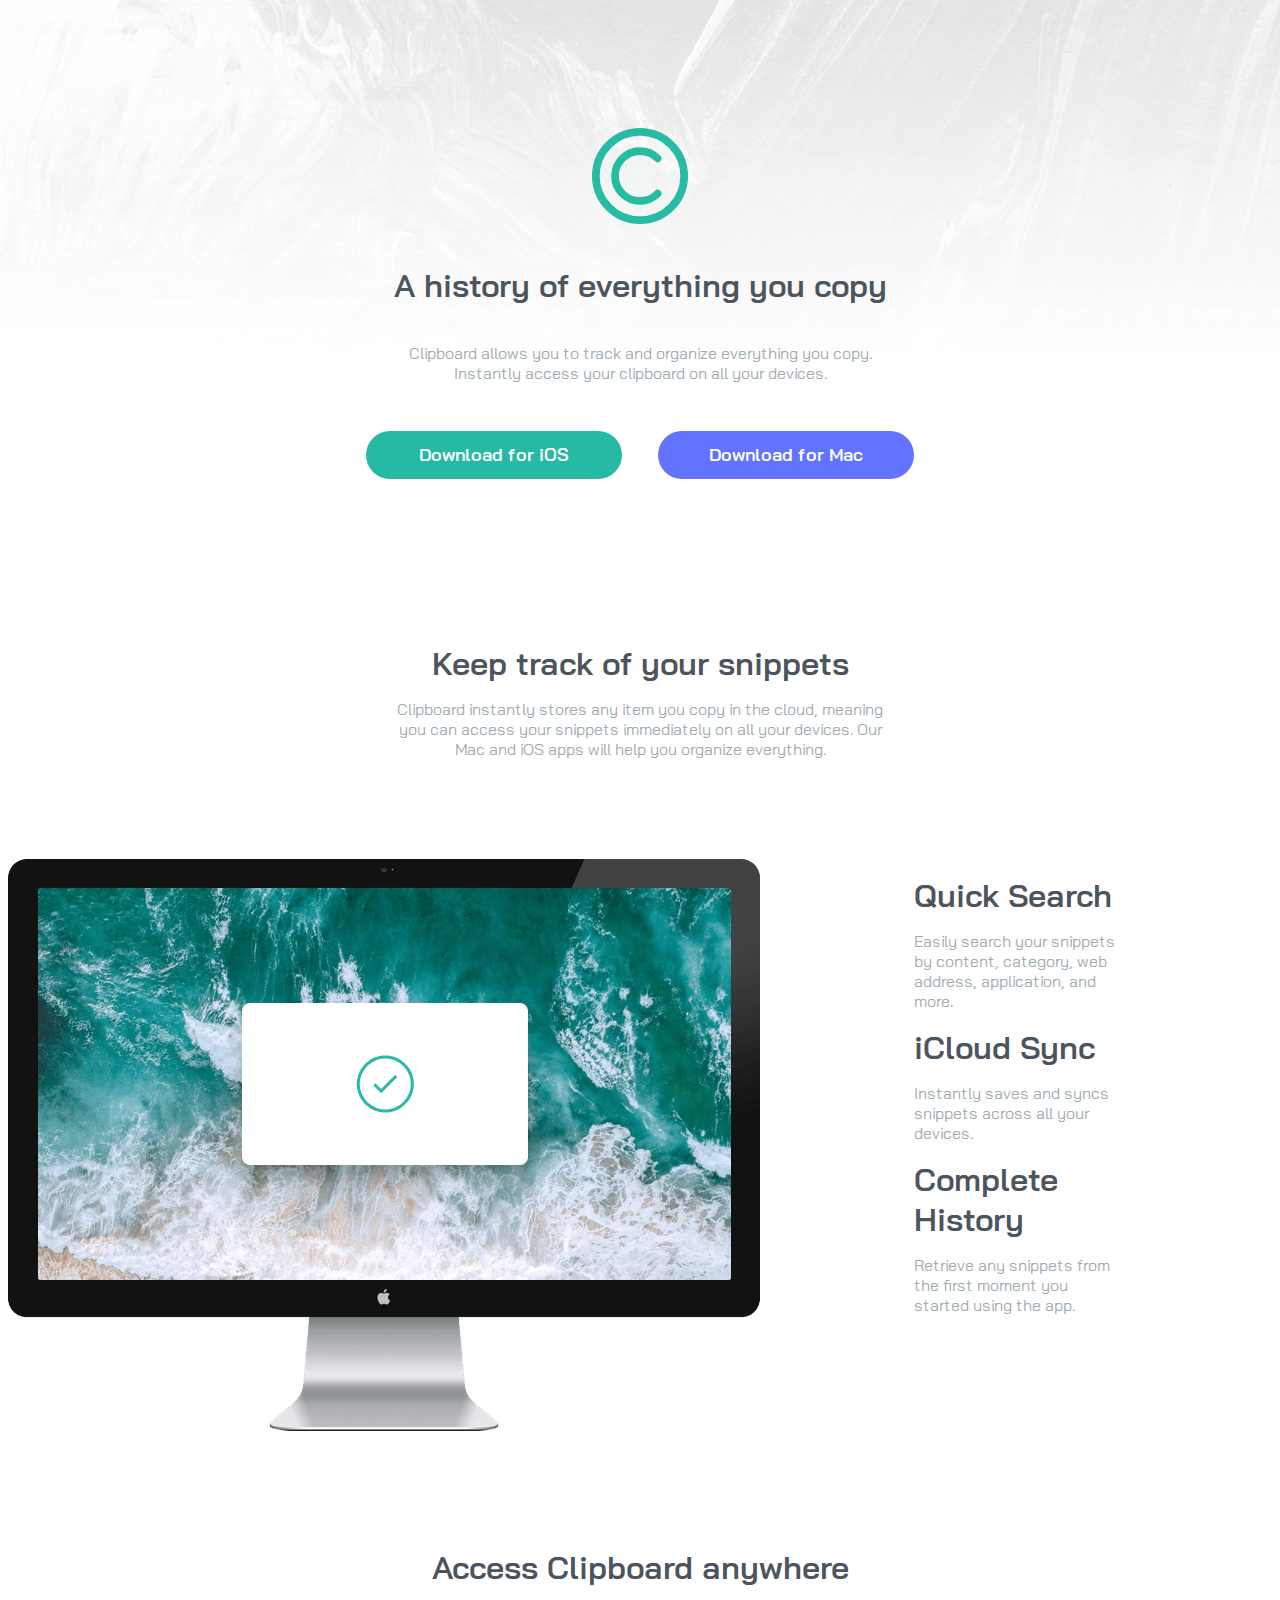
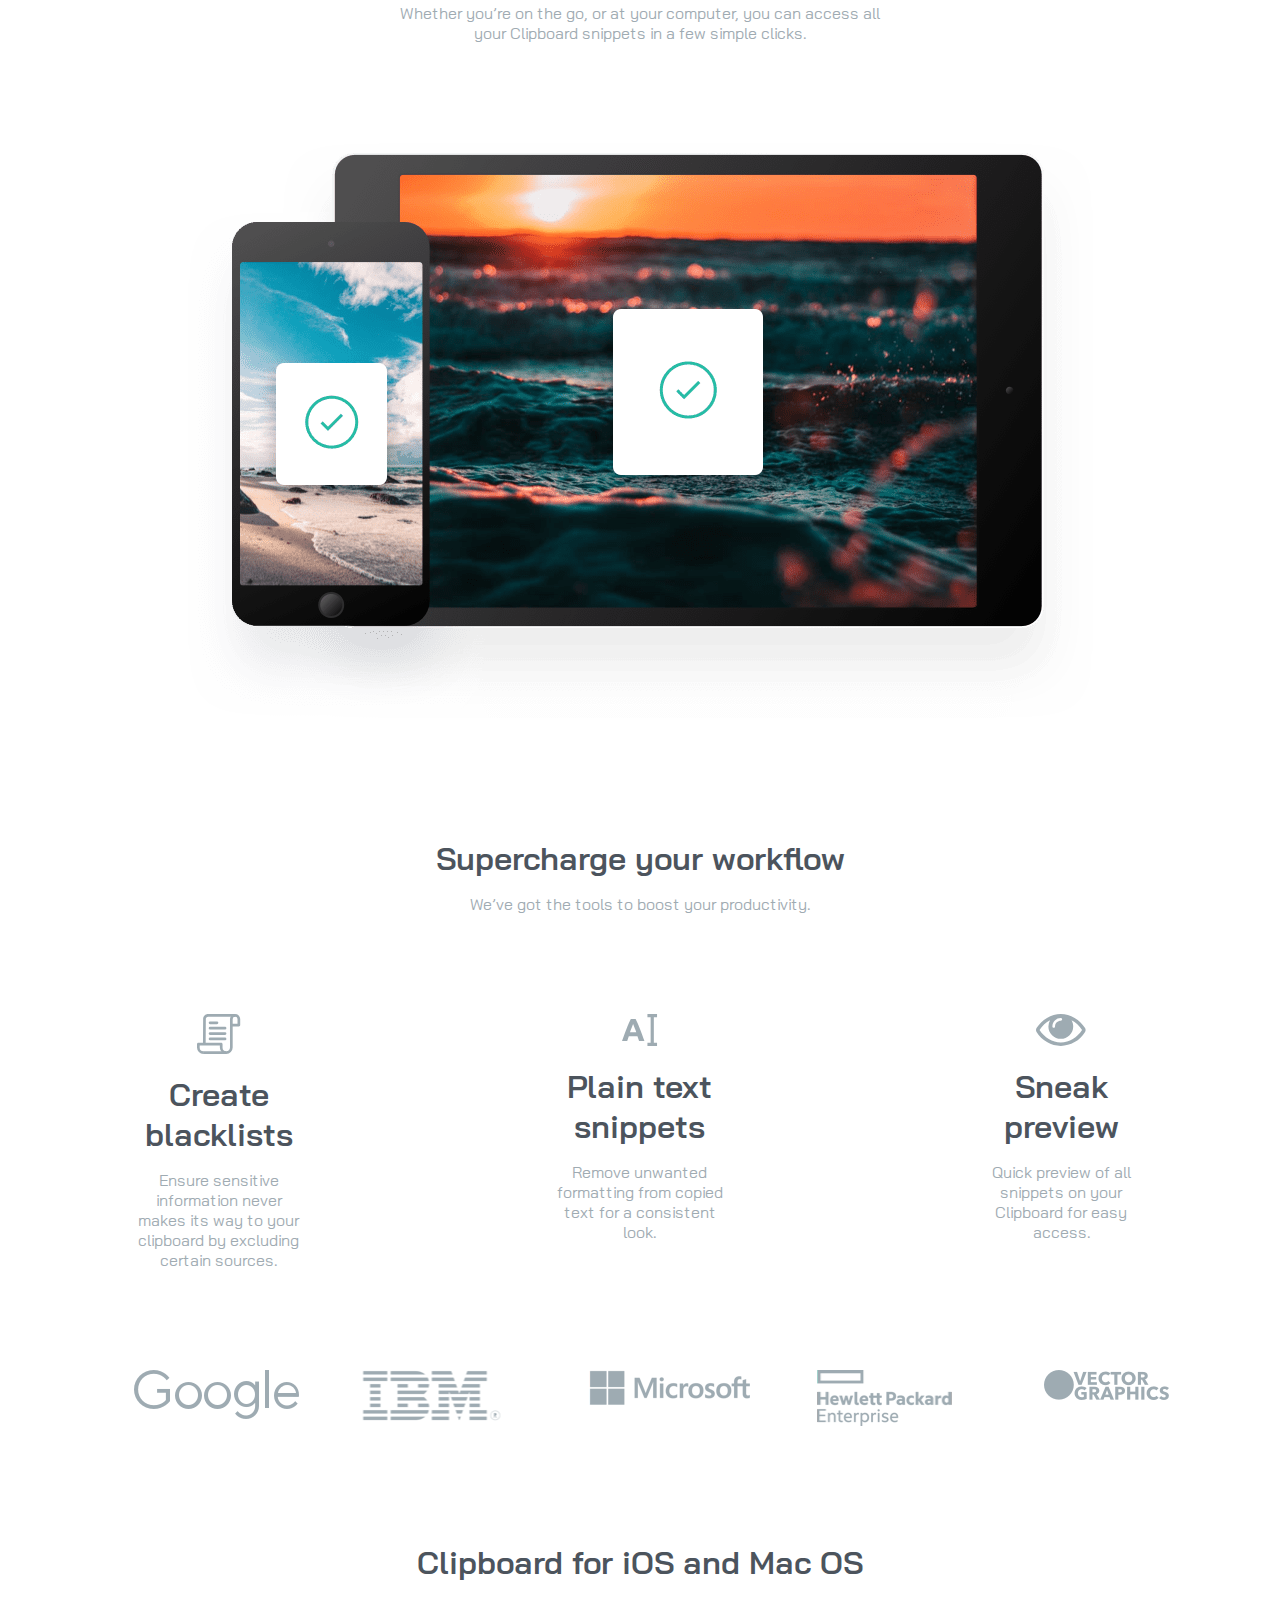
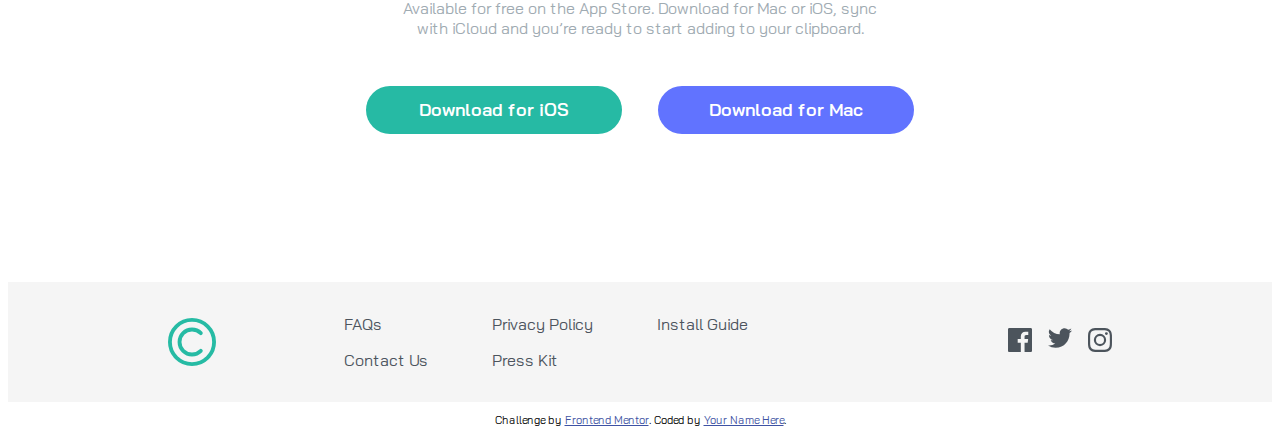
==== clipboard-landing-page/index.html @ cc9b5e03 "added main page and clipboard landing page" ====
<!DOCTYPE html>
<html lang="en">

<head>
  <meta charset="UTF-8">
  <meta name="viewport" content="width=device-width, initial-scale=1.0">
  <!-- displays site properly based on user's device -->

  <link rel="preconnect" href="https://fonts.googleapis.com">
  <link rel="preconnect" href="https://fonts.gstatic.com" crossorigin>
  <link href="https://fonts.googleapis.com/css2?family=Bai+Jamjuree:wght@400;600&display=swap" rel="stylesheet">
  <link rel="icon" type="image/png" sizes="32x32" href="./images/favicon-32x32.png">

  <title>Frontend Mentor | Clipboard landing page</title>

  <link rel="stylesheet" href="style.css">
</head>

<body>

  <main>


    <div class="section">
      <img src="images/logo.svg" alt="Clipboard logo" class="logo">
      <h1>A history of everything you copy</h1>

      <div class="sub">
        Clipboard allows you to track and organize everything you
        copy. Instantly access your clipboard on all your devices.
      </div>

      <div class="buttons">
        <button type="button" class="primary">Download for iOS</button>
        <button type="button" class="secondary">Download for Mac</button>
      </div>
    </div>

    <div class="section">
      <div class="bold">Keep track of your snippets</div>

      <div class="sub">Clipboard instantly stores any item you copy in the cloud,
        meaning you can access your snippets immediately on all your
        devices. Our Mac and iOS apps will help you organize everything.
      </div>
    </div>
    <div class="section">

      <div class="horizontal">
        <img src="images/image-computer.png" alt="Picture of a computer" class="computer">

        <div class="right">
          <div class="bold">Quick Search</div>

          <div class="sub">
            Easily search your snippets by content, category, web address, application, and more.
          </div>

          <div class="bold">
            iCloud Sync
          </div>

          <div class="sub">
            Instantly saves and syncs snippets across all your devices.
          </div>

          <div class="bold">
            Complete History
          </div>

          <div class="sub">
            Retrieve any snippets from the first moment you started using the app.
          </div>
        </div>
      </div>
    </div>

    <div class="section">
      <div class="bold">Access Clipboard anywhere</div>

      <div class="sub">Whether you’re on the go, or at your computer, you can access all your Clipboard
        snippets in a few simple clicks.
      </div>

    </div>
    <div class="section">
      <img src="images/image-devices.png" alt="Picture of an iPhone and an iPad" class="devices">
    </div>
    <div class="section">
      <div class="bold">Supercharge your workflow</div>

      <div class="sub">We’ve got the tools to boost your productivity.</div>

    </div>
    <div class="section">
      <div class="examples list">
        <div class="example">
          <img src="images/icon-blacklist.svg" alt="Blacklist">
          <div class="bold">Create blacklists</div>

          <div class="sub">
            Ensure sensitive information never makes its way to your clipboard by excluding certain sources.
          </div>
        </div>
        <div class="example">
          <img src="images/icon-text.svg" alt="Text">
          <div class="bold">Plain text snippets</div>

          <div class="sub">
            Remove unwanted formatting from copied text for a consistent look.
          </div>
        </div>

        <div class="example">
          <img src="images/icon-preview.svg" alt="Eye">
          <div class="bold">Sneak preview</div>
          <div class="sub">
            Quick preview of all snippets on your Clipboard for easy access.
          </div>
        </div>

      </div>
    </div>
    <div class="brands list">
      <img src="images/logo-google.png" alt="Google logo" class="brand">
      <img src="images/logo-ibm.png" alt="IBM logo" class="brand">
      <img src="images/logo-microsoft.png" alt="Microsoft logo" class="brand">
      <img src="images/logo-hp.png" alt="Hewlett Packard Enterprise logo" class="brand">
      <img src="images/logo-vector-graphics.png" alt="Vector Graphics logo" class="brand">
    </div>
    <div class="section">
      <div class="bold">
        Clipboard for iOS and Mac OS
      </div>

      <div class="sub">
        Available for free on the App Store. Download for Mac or iOS, sync with iCloud
        and you’re ready to start adding to your clipboard.
      </div>

      <div class="buttons">
        <button class="primary" type="button">Download for iOS</button>
        <button class="secondary" type="button">Download for Mac</button>
      </div>
    </div>

    <div class="footer">
      <img src="images/logo.svg" alt="Clipboard logo" class="logo">
      <div class="linkblock">
        <div class="vertical-links">
          <a href="" class="link">FAQs</a>
          <a href="" class="link">Contact Us</a>
        </div>
        <div class="vertical-links">
          <a href="" class="link">Privacy Policy</a>
          <a href="" class="link">Press Kit</a>
        </div>
        <a href="" class="link">Install Guide</a>
      </div>
      <div class="social-media list">
        <a href="">
          <img src="images/icon-facebook.svg" alt="Facebook icon" class="social">
        </a>
        <a href="">
          <img src="images/icon-twitter.svg" alt="Twitter icon" class="social">
        </a>
        <a href="">
          <img src="images/icon-instagram.svg" alt="Instagram icon" class="social">
        </a>
      </div>
    </div>
  </main>

  <footer>
    <p class="attribution">
      Challenge by <a href="https://www.frontendmentor.io?ref=challenge" target="_blank">Frontend Mentor</a>.
      Coded by <a href="#">Your Name Here</a>.
    </p>
  </footer>
</body>

</html>
---- clipboard-landing-page/style.css ----
.attribution {
    font-size: 11px;
    text-align: center;
}

.attribution a {
    color: hsl(228, 45%, 44%);
}

:root {
    --strong-cyan: hsl(171, 66%, 44%);
    --light-blue: hsl(233, 100%, 69%);
    --dark-grayish-blue: hsl(210, 10%, 33%);
    --grayish-blue: hsl(201, 11%, 66%);
}

body {
    font-family: 'Bai Jamjuree', sans-serif;
    background-image: url("images/bg-header-desktop.png");
    background-repeat: repeat-x;
}

main {
    margin-top: 8rem;
    text-align: center;
    display: flex;
    flex-direction: column;
    gap: 100px;
}

h1,
.bold,
.sub {
    margin-inline: 30%;
}

h1,
.bold {
    color: var(--dark-grayish-blue);
    font-weight: 600;
    padding-block: 1rem;
}


.bold {
    font-size: xx-large;
    font-weight: 600;
}

.sub {
    color: var(--grayish-blue)
}

img.logo {
    max-width: 6rem;
}

.horizontal {
    display: grid;
    grid-template-columns: 1fr 1fr;
}

.examples {
    display: grid;
    grid-template-columns: 1fr 1fr 1fr;
}

.brands {
    margin-left: 10%;
    display: grid;
    grid-template-columns: 1fr 1fr 1fr 1fr 1fr;
}

.right {
    text-align: left;
}

.buttons {
    padding-block: 2rem;
}

button {
    height: 3rem;
    width: 16rem;
    border-radius: 1.5rem;
    color: white;
    font-family: 'Bai Jamjuree', sans-serif;
    font-size: large;
    font-weight: 600;
    border-width: 0;
    margin: 1rem;
}

button.primary {
    background-color: var(--strong-cyan);
}

button.primary:hover {
    background-color: hsla(171, 66%, 64%);
}


button.secondary {
    background-color: var(--light-blue);
}

button.secondary:hover {
    background-color: hsl(233, 100%, 84%);
}

.footer {
    background-color: whitesmoke;
    display: flex;
    gap: 8rem;
    margin: 0;
    padding: 2rem;
    padding-inline: 10rem;
    align-items: center;
}

.footer img.logo {
    max-width: 3rem;
}

.linkblock {
    display: flex;
    gap: 4rem;
}

.linkblock a {
    text-decoration: none;
    color: var(--dark-grayish-blue);
    text-align: left;
}

.linkblock a:hover {
    color: var(--strong-cyan);
}

.vertical-links {
    display: flex;
    flex-direction: column;
    gap: 1rem;
}

.social-media {
    display: flex;
    gap: 1rem;
    margin-left: auto;
}



@media screen and (max-width: 600px) {
    body {
        background-image: url(images/bg-header-mobile.png);
    }

    h1,
    .bold,
    .sub {
        margin-inline: 0;
    }

    .horizontal {
        display: flex;
        flex-direction: column;
        align-content: center;
    }

    .right {
        text-align: center;
    }

    .devices {
        max-width: 100%;
    }

    .footer {
        flex-direction: column;
        gap: 3rem;
        padding-block: 2rem;
        padding-inline: 0;
        ;
    }

    .footer a {
        text-align: center;
    }

    .social-media {
        gap: 2rem;
        margin-left: 0;
    }

    .linkblock {
        display: flex;
        flex-direction: column;
        gap: 1rem;
    }

    .social-media {
        /* margin: auto; */
        gap: 2rem;
        align-self: center;
        justify-self: center;
    }

    .examples {
        display: flex;
        flex-direction: column;
        gap: 3rem;
    }

    .brands {
        display: flex;
        flex-direction: column;
        gap: 3rem;
        margin: auto;
    }
}
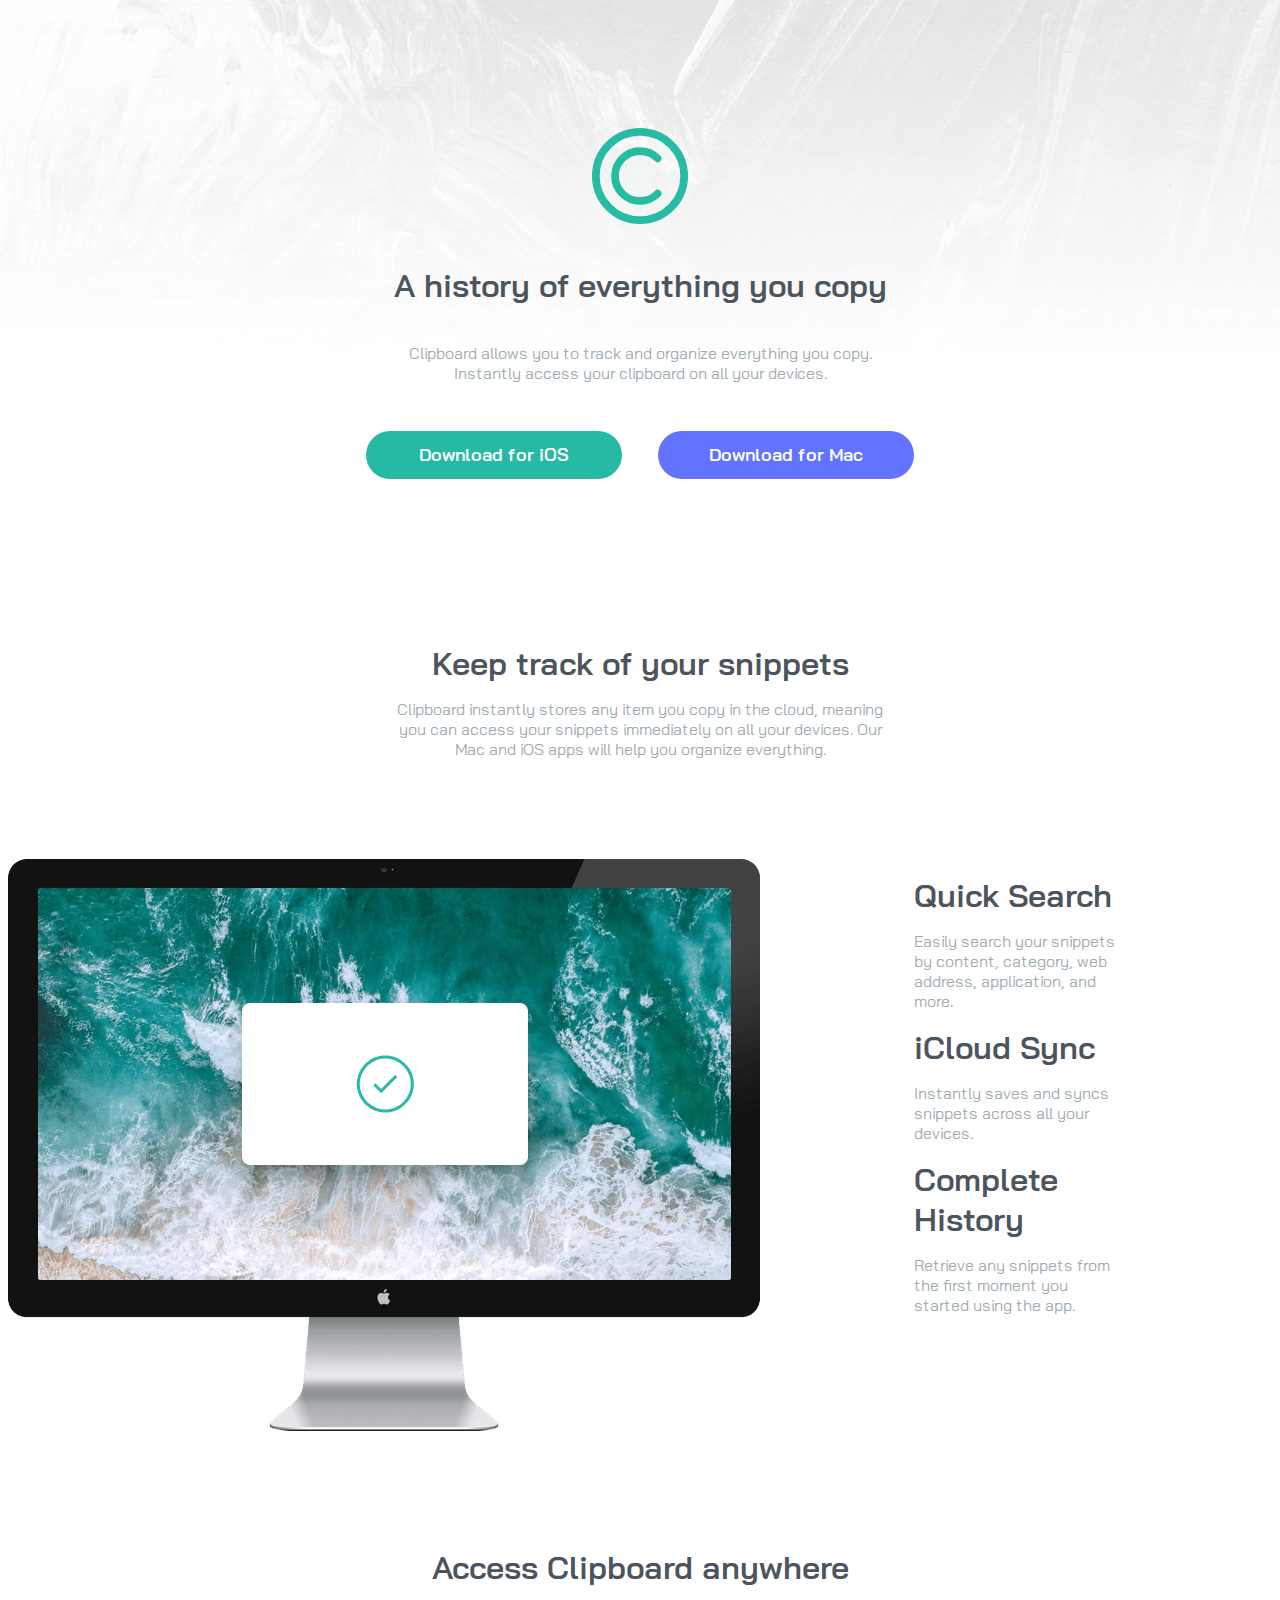
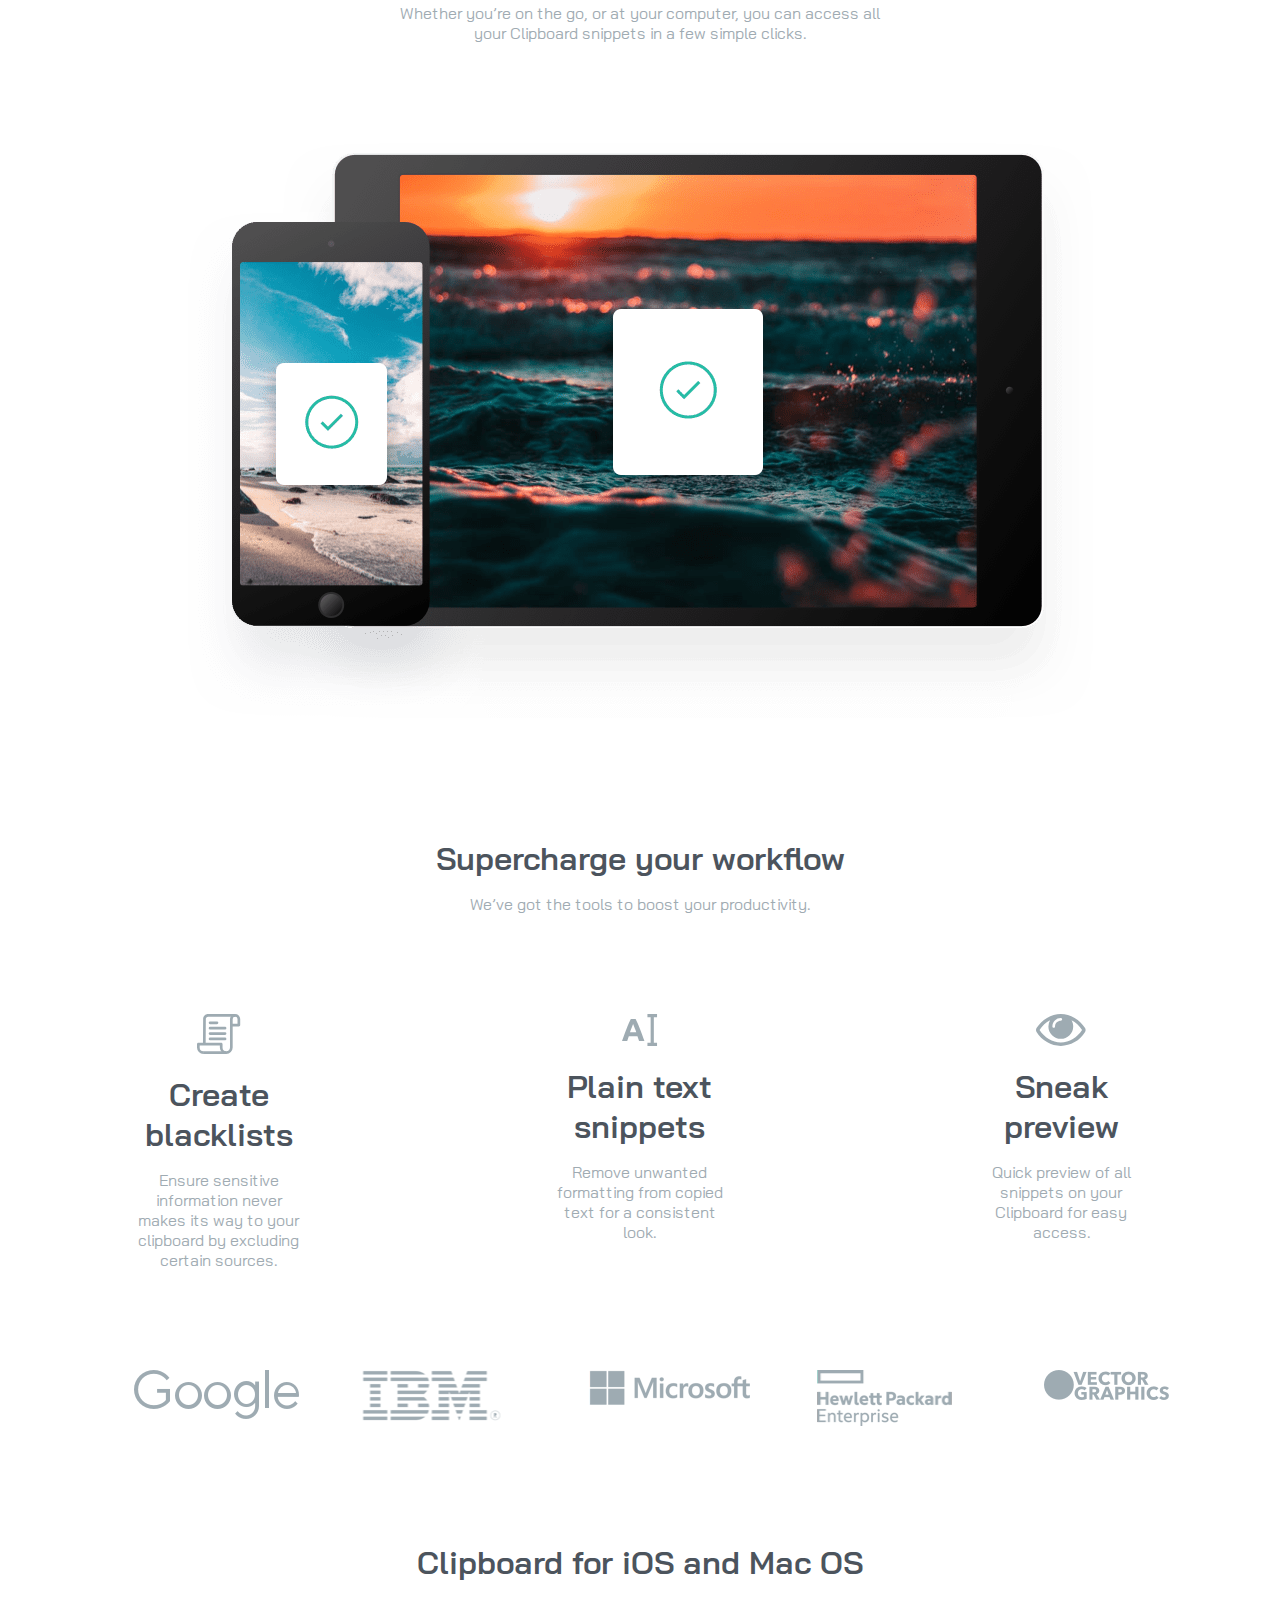
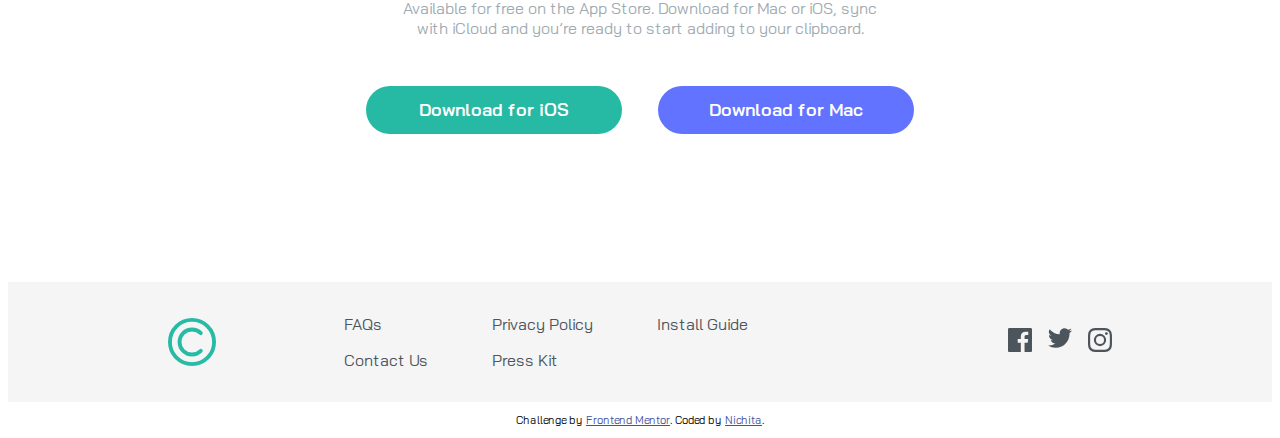
==== commit e539314d: "updated attribution" ====
--- a/clipboard-landing-page/index.html
+++ b/clipboard-landing-page/index.html
@@ -174,7 +174,7 @@
   <footer>
     <p class="attribution">
       Challenge by <a href="https://www.frontendmentor.io?ref=challenge" target="_blank">Frontend Mentor</a>.
-      Coded by <a href="#">Your Name Here</a>.
+      Coded by <a href="psynt.github.io">Nichita</a>.
     </p>
   </footer>
 </body>
